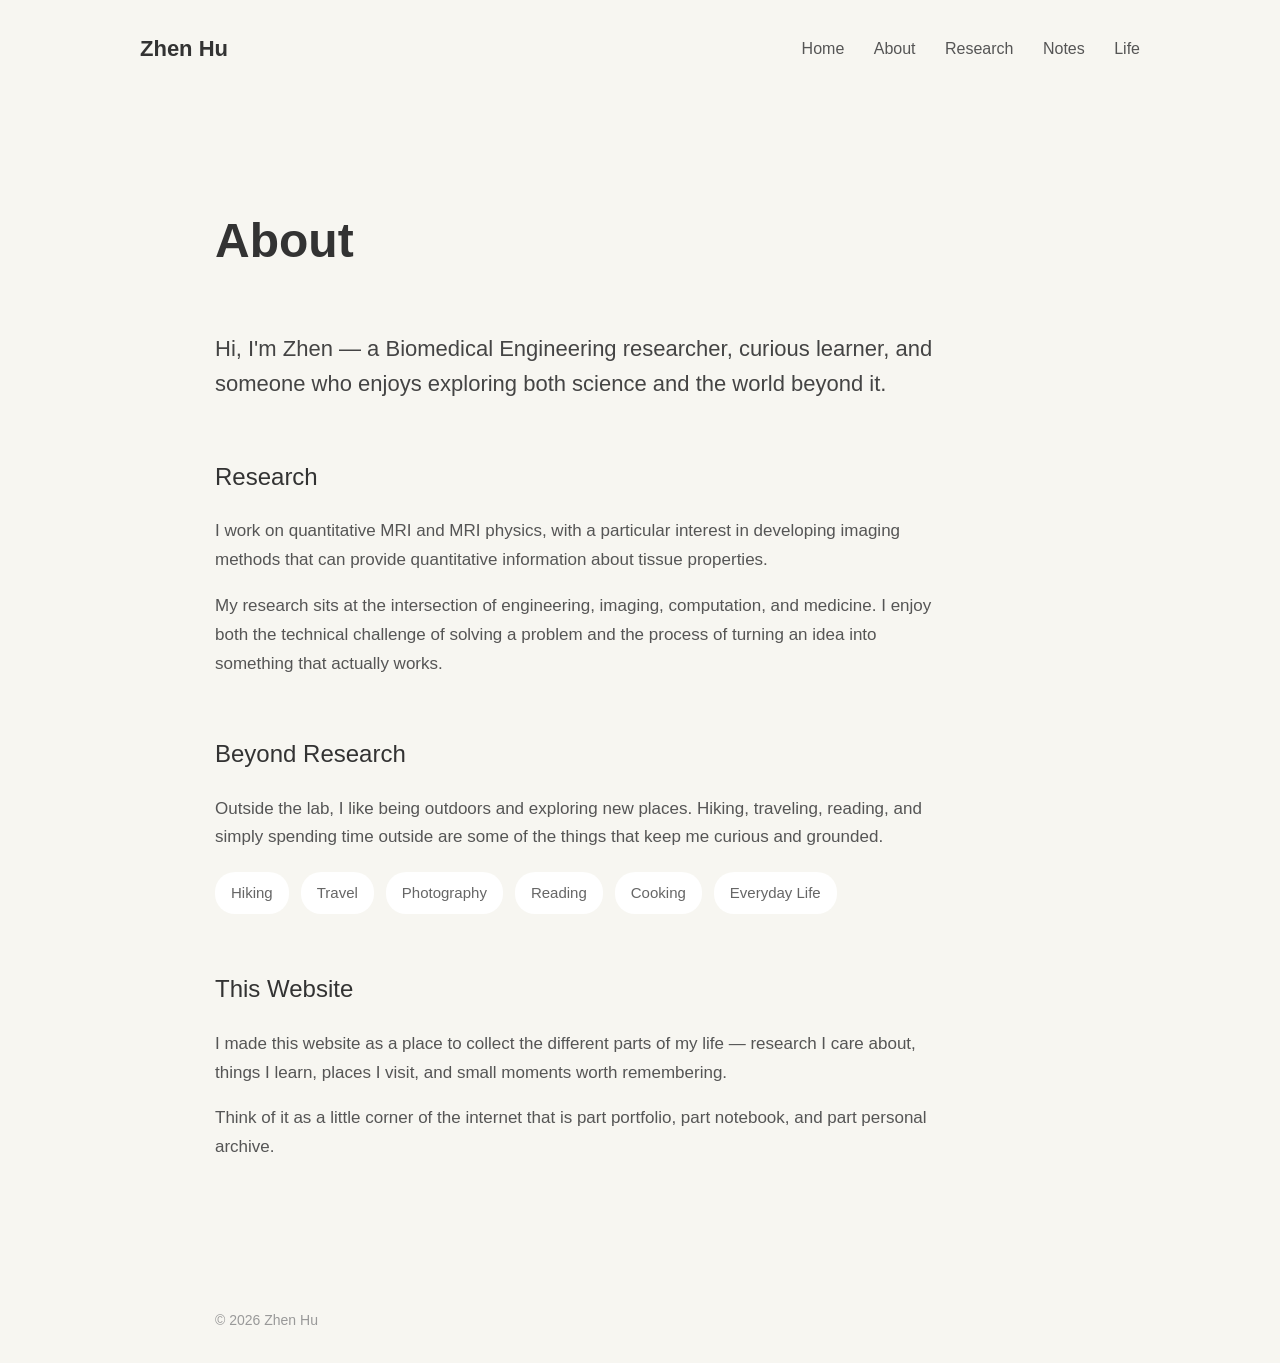
==== about.html @ 9963879c "Create about.html" ====
<!DOCTYPE html>
<html lang="en">
<head>
    <meta charset="UTF-8">
    <meta name="viewport" content="width=device-width, initial-scale=1.0">
    <title>About · Zhen Hu</title>

    <style>
        body {
            margin: 0;
            font-family: -apple-system, BlinkMacSystemFont, "Segoe UI", sans-serif;
            background: #f7f6f1;
            color: #333;
            line-height: 1.7;
        }

        header {
            max-width: 1000px;
            margin: 0 auto;
            padding: 30px;
            display: flex;
            justify-content: space-between;
            align-items: center;
        }

        .logo {
            font-size: 22px;
            font-weight: 600;
        }

        nav a {
            margin-left: 25px;
            text-decoration: none;
            color: #555;
        }

        nav a:hover {
            color: #78917c;
        }

        main {
            max-width: 850px;
            margin: 0 auto;
            padding: 70px 30px 100px;
        }

        h1 {
            font-size: 48px;
            font-weight: 600;
            margin-bottom: 50px;
        }

        h2 {
            font-size: 24px;
            font-weight: 500;
            margin-top: 55px;
            margin-bottom: 20px;
        }

        p {
            font-size: 17px;
            color: #555;
            max-width: 720px;
        }

        .intro {
            font-size: 22px;
            color: #444;
            line-height: 1.6;
        }

        .interests {
            display: flex;
            flex-wrap: wrap;
            gap: 12px;
            margin-top: 20px;
        }

        .tag {
            background: white;
            padding: 8px 16px;
            border-radius: 20px;
            color: #666;
            font-size: 15px;
        }

        footer {
            max-width: 850px;
            margin: 0 auto;
            padding: 30px;
            color: #999;
            font-size: 14px;
        }

        @media (max-width: 700px) {
            header {
                display: block;
            }

            nav {
                margin-top: 15px;
            }

            nav a {
                margin-left: 0;
                margin-right: 18px;
            }

            h1 {
                font-size: 40px;
            }
        }
    </style>
</head>

<body>

<header>
    <div class="logo">Zhen Hu</div>

    <nav>
        <a href="index.html">Home</a>
        <a href="about.html">About</a>
        <a href="research.html">Research</a>
        <a href="notes.html">Notes</a>
        <a href="life.html">Life</a>
    </nav>
</header>

<main>

    <h1>About</h1>

    <p class="intro">
        Hi, I'm Zhen — a Biomedical Engineering researcher,
        curious learner, and someone who enjoys exploring both
        science and the world beyond it.
    </p>

    <h2>Research</h2>

    <p>
        I work on quantitative MRI and MRI physics, with a particular
        interest in developing imaging methods that can provide
        quantitative information about tissue properties.
    </p>

    <p>
        My research sits at the intersection of engineering,
        imaging, computation, and medicine. I enjoy both the
        technical challenge of solving a problem and the process
        of turning an idea into something that actually works.
    </p>

    <h2>Beyond Research</h2>

    <p>
        Outside the lab, I like being outdoors and exploring new places.
        Hiking, traveling, reading, and simply spending
        time outside are some of the things that keep me curious
        and grounded.
    </p>

    <div class="interests">
        <span class="tag">Hiking</span>
        <span class="tag">Travel</span>
        <span class="tag">Photography</span>
        <span class="tag">Reading</span>
        <span class="tag">Cooking</span>
        <span class="tag">Everyday Life</span>
    </div>

    <h2>This Website</h2>

    <p>
        I made this website as a place to collect the different
        parts of my life — research I care about, things I learn,
        places I visit, and small moments worth remembering.
    </p>

    <p>
        Think of it as a little corner of the internet that is
        part portfolio, part notebook, and part personal archive.
    </p>

</main>

<footer>
    © 2026 Zhen Hu
</footer>

</body>
</html>
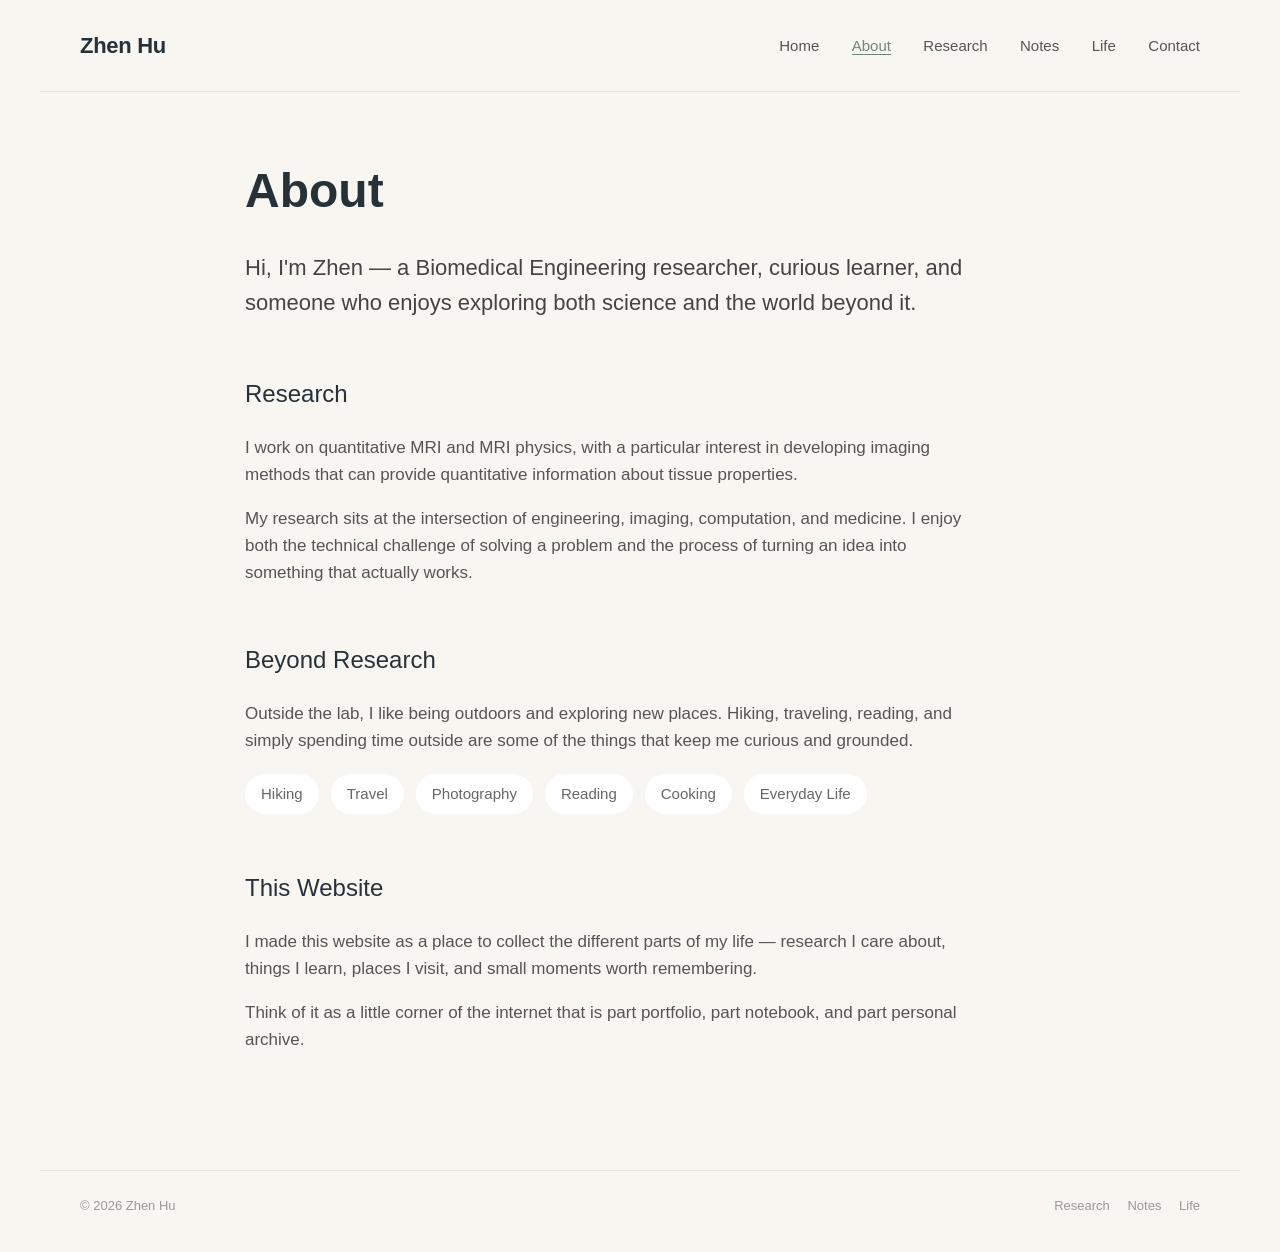
==== commit d80c777a: "Add missing pages, shared stylesheet, and clean up profile photo - Add style.css and move shared sty" ====
--- a/about.html
+++ b/about.html
@@ -4,130 +4,25 @@
     <meta charset="UTF-8">
     <meta name="viewport" content="width=device-width, initial-scale=1.0">
     <title>About · Zhen Hu</title>
-
-    <style>
-        body {
-            margin: 0;
-            font-family: -apple-system, BlinkMacSystemFont, "Segoe UI", sans-serif;
-            background: #f7f6f1;
-            color: #333;
-            line-height: 1.7;
-        }
-
-        header {
-            max-width: 1000px;
-            margin: 0 auto;
-            padding: 30px;
-            display: flex;
-            justify-content: space-between;
-            align-items: center;
-        }
-
-        .logo {
-            font-size: 22px;
-            font-weight: 600;
-        }
-
-        nav a {
-            margin-left: 25px;
-            text-decoration: none;
-            color: #555;
-        }
-
-        nav a:hover {
-            color: #78917c;
-        }
-
-        main {
-            max-width: 850px;
-            margin: 0 auto;
-            padding: 70px 30px 100px;
-        }
-
-        h1 {
-            font-size: 48px;
-            font-weight: 600;
-            margin-bottom: 50px;
-        }
-
-        h2 {
-            font-size: 24px;
-            font-weight: 500;
-            margin-top: 55px;
-            margin-bottom: 20px;
-        }
-
-        p {
-            font-size: 17px;
-            color: #555;
-            max-width: 720px;
-        }
-
-        .intro {
-            font-size: 22px;
-            color: #444;
-            line-height: 1.6;
-        }
-
-        .interests {
-            display: flex;
-            flex-wrap: wrap;
-            gap: 12px;
-            margin-top: 20px;
-        }
-
-        .tag {
-            background: white;
-            padding: 8px 16px;
-            border-radius: 20px;
-            color: #666;
-            font-size: 15px;
-        }
-
-        footer {
-            max-width: 850px;
-            margin: 0 auto;
-            padding: 30px;
-            color: #999;
-            font-size: 14px;
-        }
-
-        @media (max-width: 700px) {
-            header {
-                display: block;
-            }
-
-            nav {
-                margin-top: 15px;
-            }
-
-            nav a {
-                margin-left: 0;
-                margin-right: 18px;
-            }
-
-            h1 {
-                font-size: 40px;
-            }
-        }
-    </style>
+    <link rel="stylesheet" href="style.css">
 </head>
 
 <body>
 
 <header>
-    <div class="logo">Zhen Hu</div>
+    <a class="logo" href="index.html">Zhen Hu</a>
 
     <nav>
         <a href="index.html">Home</a>
-        <a href="about.html">About</a>
+        <a href="about.html" class="active">About</a>
         <a href="research.html">Research</a>
         <a href="notes.html">Notes</a>
         <a href="life.html">Life</a>
+        <a href="contact.html">Contact</a>
     </nav>
 </header>
 
-<main>
+<main class="page">
 
     <h1>About</h1>
 
@@ -186,7 +81,12 @@
 </main>
 
 <footer>
-    © 2026 Zhen Hu
+    <div>© 2026 Zhen Hu</div>
+    <div>
+        <a href="research.html">Research</a>
+        <a href="notes.html">Notes</a>
+        <a href="life.html">Life</a>
+    </div>
 </footer>
 
 </body>
--- a/style.css
+++ b/style.css
@@ -0,0 +1,373 @@
+* {
+    box-sizing: border-box;
+}
+
+body {
+    margin: 0;
+    font-family: -apple-system, BlinkMacSystemFont, "Segoe UI",
+                 Roboto, Helvetica, Arial, sans-serif;
+    background: #f7f6f1;
+    color: #263238;
+    line-height: 1.6;
+}
+
+a {
+    color: #526b5a;
+}
+
+
+/* ---------- Header ---------- */
+
+header {
+    max-width: 1200px;
+    margin: 0 auto;
+    padding: 28px 40px;
+    display: flex;
+    justify-content: space-between;
+    align-items: center;
+    border-bottom: 1px solid #e5e3dc;
+}
+
+.logo {
+    font-size: 22px;
+    font-weight: 600;
+    letter-spacing: -0.3px;
+    color: inherit;
+    text-decoration: none;
+}
+
+nav a {
+    margin-left: 28px;
+    text-decoration: none;
+    color: #555;
+    font-size: 15px;
+}
+
+nav a:hover,
+nav a.active {
+    color: #718878;
+}
+
+nav a.active {
+    border-bottom: 1px solid #718878;
+}
+
+
+/* ---------- Main ---------- */
+
+main {
+    max-width: 1200px;
+    margin: 0 auto;
+    padding: 65px 40px 90px;
+}
+
+
+/* ---------- Hero (home) ---------- */
+
+.hero {
+    display: grid;
+    grid-template-columns: 1.15fr 0.85fr;
+    gap: 65px;
+    align-items: center;
+    margin-bottom: 90px;
+}
+
+.hero-image {
+    width: 100%;
+    aspect-ratio: 4 / 3;
+    object-fit: cover;
+    display: block;
+}
+
+.hero-text {
+    padding-right: 20px;
+}
+
+.hero-text h1 {
+    font-size: 36px;
+    font-weight: 600;
+    line-height: 1.3;
+    margin: 0 0 24px;
+    color: #263238;
+}
+
+.hero-text p {
+    font-size: 17px;
+    line-height: 1.8;
+    margin: 0 0 16px;
+    color: #52605b;
+}
+
+.text-link {
+    display: inline-block;
+    margin-top: 12px;
+    color: #526b5a;
+    text-decoration: none;
+    font-size: 15px;
+}
+
+.text-link:hover {
+    text-decoration: underline;
+}
+
+
+/* ---------- Featured cards ---------- */
+
+.featured {
+    border-top: 1px solid #deddd6;
+    padding-top: 45px;
+}
+
+.featured-grid {
+    display: grid;
+    grid-template-columns: 1.15fr 0.85fr;
+    gap: 28px;
+}
+
+.card {
+    background: #ffffff;
+    padding: 35px;
+    min-height: 230px;
+    text-decoration: none;
+    color: inherit;
+    display: flex;
+    flex-direction: column;
+    justify-content: space-between;
+    transition: transform 0.2s ease;
+}
+
+.card:hover {
+    transform: translateY(-3px);
+}
+
+.card-label {
+    font-size: 12px;
+    letter-spacing: 1.8px;
+    text-transform: uppercase;
+    color: #718878;
+    margin-bottom: 12px;
+}
+
+.card h3 {
+    font-family: Georgia, "Times New Roman", serif;
+    font-size: 30px;
+    font-weight: 500;
+    margin: 0 0 12px;
+}
+
+.card p {
+    color: #6d7471;
+    font-size: 15px;
+    max-width: 500px;
+}
+
+.card-link {
+    margin-top: 25px;
+    font-size: 14px;
+    color: #526b5a;
+}
+
+
+/* ---------- Inner pages ---------- */
+
+.page {
+    max-width: 850px;
+    margin: 0 auto;
+    padding: 70px 30px 100px;
+}
+
+.page h1 {
+    font-size: 48px;
+    font-weight: 600;
+    line-height: 1.2;
+    margin: 0 0 30px;
+}
+
+.page h2 {
+    font-size: 24px;
+    font-weight: 500;
+    margin: 55px 0 20px;
+}
+
+.page h3 {
+    font-size: 18px;
+    font-weight: 600;
+    margin: 30px 0 8px;
+}
+
+.page p,
+.page li {
+    font-size: 17px;
+    color: #555;
+    max-width: 720px;
+}
+
+.page ul {
+    padding-left: 22px;
+}
+
+.page li {
+    margin-bottom: 8px;
+}
+
+.intro {
+    font-size: 22px !important;
+    color: #444 !important;
+    line-height: 1.6;
+}
+
+.interests {
+    display: flex;
+    flex-wrap: wrap;
+    gap: 12px;
+    margin-top: 20px;
+}
+
+.tag {
+    background: white;
+    padding: 8px 16px;
+    border-radius: 20px;
+    color: #666;
+    font-size: 15px;
+}
+
+.meta {
+    font-size: 14px !important;
+    color: #888 !important;
+    margin: 0 0 24px;
+}
+
+.note-list {
+    list-style: none;
+    padding: 0 !important;
+}
+
+.note-list li {
+    background: #fff;
+    padding: 22px 28px;
+    margin-bottom: 16px;
+    max-width: none;
+}
+
+.note-list a {
+    font-family: Georgia, "Times New Roman", serif;
+    font-size: 22px;
+    text-decoration: none;
+    color: #263238;
+}
+
+.note-list a:hover {
+    color: #526b5a;
+}
+
+.note-list .note-date {
+    display: block;
+    font-size: 13px;
+    color: #888;
+    margin-top: 4px;
+}
+
+.empty {
+    background: #fff;
+    padding: 28px;
+    color: #777;
+}
+
+.equation {
+    background: #fff;
+    padding: 16px 22px;
+    font-family: Georgia, "Times New Roman", serif;
+    font-size: 18px;
+    overflow-x: auto;
+    max-width: 720px;
+    color: #333;
+}
+
+.back-link {
+    display: inline-block;
+    margin-bottom: 30px;
+    font-size: 14px;
+    text-decoration: none;
+}
+
+
+/* ---------- Footer ---------- */
+
+footer {
+    max-width: 1200px;
+    margin: 0 auto;
+    padding: 25px 40px 35px;
+    border-top: 1px solid #e5e3dc;
+    display: flex;
+    justify-content: space-between;
+    color: #999;
+    font-size: 13px;
+}
+
+footer a {
+    color: #999;
+    text-decoration: none;
+    margin-left: 14px;
+}
+
+footer a:hover {
+    color: #718878;
+}
+
+
+/* ---------- Mobile ---------- */
+
+@media (max-width: 800px) {
+
+    header {
+        padding: 25px;
+        display: block;
+    }
+
+    nav {
+        margin-top: 15px;
+    }
+
+    nav a {
+        margin-left: 0;
+        margin-right: 18px;
+        display: inline-block;
+        margin-bottom: 4px;
+    }
+
+    main {
+        padding: 40px 25px 70px;
+    }
+
+    .hero {
+        grid-template-columns: 1fr;
+        gap: 40px;
+        margin-bottom: 65px;
+    }
+
+    .hero-text {
+        padding-right: 0;
+    }
+
+    .featured-grid {
+        grid-template-columns: 1fr;
+    }
+
+    .page {
+        padding: 45px 25px 70px;
+    }
+
+    .page h1 {
+        font-size: 38px;
+    }
+
+    footer {
+        padding: 25px;
+        display: block;
+    }
+
+    footer a {
+        margin-left: 0;
+        margin-right: 14px;
+    }
+}
